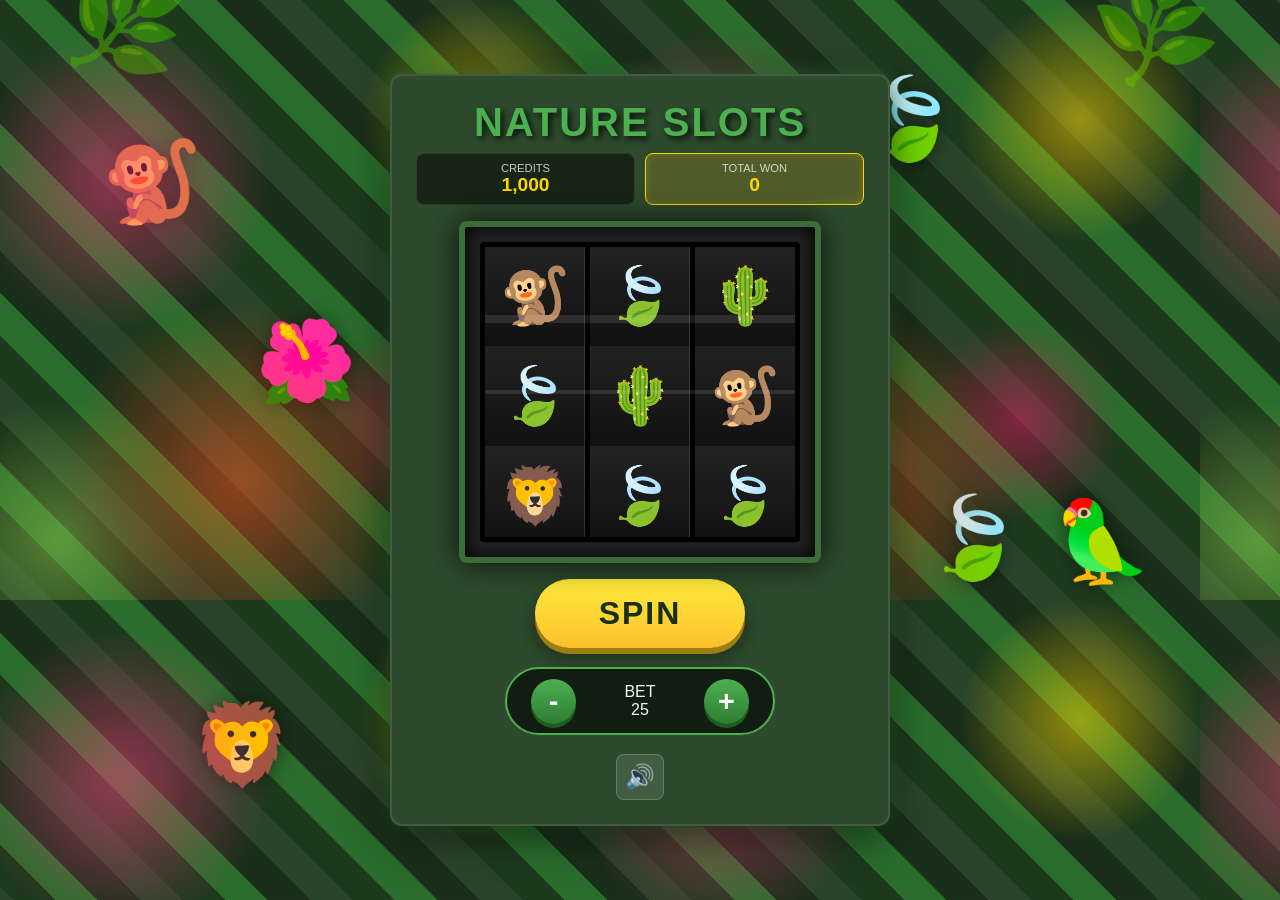
==== code-runs/sofia-candidate/index.html @ 2be97d71 "files created by gemini cli" ====
<!DOCTYPE html>
<html lang="en">
<head>
    <meta charset="UTF-8">
    <meta name="viewport" content="width=device-width, initial-scale=1.0">
    <title>Nature Slots - Wild Adventure</title>
    <link rel="stylesheet" href="css/styles.css">
    <link rel="icon" href="data:image/svg+xml,<svg xmlns=%22http://www.w3.org/2000/svg%22 viewBox=%220 0 100 100%22><text y=%22.9em%22 font-size=%2290%22>🦁</text></svg>">
</head>
<body>
    <div class="bg-decorations" aria-hidden="true">
        <div class="vine vine-left">🌿</div>
        <div class="vine vine-right">🌿</div>
        <div class="animal decor-monkey">🐒</div>
        <div class="animal decor-parrot">🦜</div>
        <div class="animal decor-lion">🦁</div>
        <div class="animal decor-flower">🌺</div>
        <div class="animal decor-leaf-1">🍃</div>
        <div class="animal decor-leaf-2">🍃</div>
    </div>
    <main class="game-container">
        <header>
            <h1>NATURE SLOTS</h1>
            <div class="stats">
                <div class="stat-box">
                    <span>CREDITS</span>
                    <span id="balance-display" aria-live="polite">1,000</span>
                </div>
                <div class="stat-box golden">
                    <span>TOTAL WON</span>
                    <span id="total-won-display">0</span>
                </div>
            </div>
        </header>

        <section class="slot-machine" aria-label="Slot Machine Reels">
            <!-- Reels remain same -->
            <div class="reel-container" id="reels">
                <div class="reel" data-index="0">
                    <div class="reel-symbols"></div>
                </div>
                <div class="reel" data-index="1">
                    <div class="reel-symbols"></div>
                </div>
                <div class="reel" data-index="2">
                    <div class="reel-symbols"></div>
                </div>
            </div>
            <div class="paylines-overlay">
                <div class="payline center" id="payline-center"></div>
                <div class="payline top" id="payline-top"></div>
                <div class="payline bottom" id="payline-bottom"></div>
            </div>
        </section>

        <section class="controls">
            <button id="spin-button" class="btn-spin" aria-label="Spin Reels">SPIN</button>

            <div class="bet-controls">
                <button id="bet-decrease" aria-label="Decrease Bet" class="btn-control">-</button>
                <div class="bet-display">
                    <span>BET</span>
                    <span id="current-bet-display">25</span>
                </div>
                <button id="bet-increase" aria-label="Increase Bet" class="btn-control">+</button>
            </div>
            
            <div class="extra-controls">
                <button id="mute-toggle" aria-label="Toggle Mute" class="btn-icon">🔊</button>
            </div>
        </section>

        <div id="win-overlay" class="win-overlay hidden">
            <div class="win-content">
                <h2 id="win-message">WIN!</h2>
                <div id="win-amount">0</div>
            </div>
        </div>

        <div id="error-message" class="error-toast hidden" role="alert"></div>
    </main>

    <script type="module" src="js/main.js"></script>
</body>
</html>
---- code-runs/sofia-candidate/css/styles.css ----
:root {
    /* Colors - Nature Palette */
    --color-bg: #1a2f1a;
    --color-panel: #2d4a2d;
    --color-text: #f0f8f0;
    --color-accent: #ffd700;
    --color-reel: #111;
    --color-win: #ff4500;
    --color-leaf: #4caf50;
    --color-shadow: rgba(0, 0, 0, 0.5);

    /* Typography */
    --font-main: 'Segoe UI', Roboto, Helvetica, Arial, sans-serif;
    
    /* Layout */
    --reel-width: 100px;
    --reel-height: 300px; /* 3 symbols * 100px */
    --symbol-size: 100px;
    --border-radius: 12px;
}

* {
    box-sizing: border-box;
    margin: 0;
    padding: 0;
}

body {
    background-color: var(--color-bg);
    color: var(--color-text);
    font-family: var(--font-main);
    display: flex;
    justify-content: center;
    align-items: center;
    min-height: 100vh;
    overflow-y: auto;
    padding: 10px;
    /* Chaotic jungle pulse */
    animation: jungle-flash 4s infinite;
}

/* Striped/Wavy Green Background */
body::before {
    content: '';
    position: fixed;
    top: -50%;
    left: -50%;
    width: 200%;
    height: 200%;
    background: repeating-linear-gradient(
        45deg,
        #1a2f1a,
        #1a2f1a 30px,
        #2d4a2d 30px,
        #2d4a2d 60px,
        #1e3d1e 60px,
        #1e3d1e 90px,
        #2e7d32 90px,
        #2e7d32 120px
    );
    z-index: -2;
    animation: bg-slide 30s linear infinite;
    opacity: 0.8;
}

/* Colorful Flower Spots (Bokeh) */
body::after {
    content: '';
    position: fixed;
    top: 0;
    left: 0;
    width: 100%;
    height: 100%;
    background-image: 
        radial-gradient(circle at 20% 30%, #ff4081 4px, transparent 150px),
        radial-gradient(circle at 80% 20%, #ffd700 3px, transparent 120px),
        radial-gradient(circle at 40% 80%, #ff5722 5px, transparent 180px),
        radial-gradient(circle at 70% 70%, #e91e63 2px, transparent 100px),
        radial-gradient(circle at 10% 90%, #8bc34a 4px, transparent 140px);
    background-size: 600px 600px;
    z-index: -1;
    opacity: 0.5;
    animation: flower-shimmer 10s ease-in-out infinite alternate;
}

@keyframes bg-slide {
    from { transform: rotate(0deg) translate(0, 0); }
    to { transform: rotate(5deg) translate(-100px, -100px); }
}

@keyframes flower-shimmer {
    0% { opacity: 0.3; transform: scale(1); }
    100% { opacity: 0.7; transform: scale(1.1); }
}

.game-container {
    background: var(--color-panel);
    padding: 1.5rem;
    border-radius: var(--border-radius);
    box-shadow: 0 10px 40px rgba(0,0,0,0.6), 0 0 20px rgba(76, 175, 80, 0.4);
    text-align: center;
    width: 100%;
    max-width: 500px;
    position: relative;
    z-index: 10;
    backdrop-filter: blur(5px);
    border: 2px solid rgba(255,255,255,0.1);
}

header h1 {
    font-size: clamp(1.5rem, 5vw, 2.5rem);
    margin-bottom: 0.5rem;
    letter-spacing: 2px;
    color: var(--color-leaf);
    text-shadow: 3px 3px 6px rgba(0,0,0,0.8);
}

.stats {
    display: flex;
    gap: 10px;
    justify-content: center;
    margin-bottom: 1rem;
}

.stat-box {
    display: flex;
    flex-direction: column;
    padding: 0.5rem;
    background: rgba(0,0,0,0.5);
    border-radius: 8px;
    flex: 1;
    border: 1px solid rgba(255,255,255,0.1);
}

.stat-box.golden {
    border: 1px solid var(--color-accent);
    background: rgba(218, 165, 32, 0.2);
    box-shadow: inset 0 0 10px rgba(255, 215, 0, 0.2);
}

.stat-box span:first-child {
    font-size: 0.7rem;
    opacity: 0.8;
}

.stat-box span:last-child {
    font-size: 1.2rem;
    font-weight: bold;
    color: var(--color-accent);
}

.slot-machine {
    position: relative;
    margin: 1rem auto;
    background: #222;
    padding: 15px;
    border-radius: 8px;
    border: 6px solid #3d6b3d;
    width: fit-content;
    box-shadow: 0 0 30px rgba(0,0,0,0.8), inset 0 0 20px #000;
}

.reel-container {
    display: grid;
    grid-template-columns: repeat(3, 1fr);
    gap: 5px;
    height: var(--reel-height);
    background: #000;
    padding: 5px;
    border-radius: 4px;
    overflow: hidden;
}

.reel {
    width: var(--reel-width);
    height: 100%;
    background: #1a1a1a;
    position: relative;
    overflow: hidden;
    border-right: 1px solid #333;
}

.reel:last-child { border-right: none; }

.symbol {
    width: var(--reel-width);
    height: var(--symbol-size);
    display: flex;
    justify-content: center;
    align-items: center;
    font-size: 3.5rem;
    user-select: none;
    border-bottom: 1px solid #222;
    background: linear-gradient(180deg, #222 0%, #111 100%);
}

.paylines-overlay {
    position: absolute;
    top: 20px;
    left: 20px;
    width: calc(100% - 40px);
    height: calc(100% - 40px);
    pointer-events: none;
}

.payline {
    position: absolute;
    left: 0;
    width: 100%;
    height: 4px;
    background: rgba(255, 255, 255, 0.1);
    z-index: 5;
    transition: background 0.3s, box-shadow 0.3s;
}

.payline.center { top: 50%; transform: translateY(-50%); }
.payline.top { top: 25%; }
.payline.bottom { bottom: 75%; }

.payline.active {
    background: var(--color-accent);
    box-shadow: 0 0 20px var(--color-accent);
    z-index: 10;
}

/* Controls */
.controls {
    display: flex;
    flex-direction: column;
    gap: 1.2rem;
    align-items: center;
    margin-top: 1rem;
}

.btn-spin {
    background: linear-gradient(180deg, #ffeb3b 0%, #fbc02d 100%);
    color: #1a2f1a;
    border: none;
    padding: 1rem 4rem;
    font-size: 2rem;
    font-weight: 900;
    border-radius: 50px;
    cursor: pointer;
    box-shadow: 0 6px 0 #9c7d10, 0 10px 20px rgba(0,0,0,0.4);
    transition: all 0.1s ease;
    text-transform: uppercase;
    letter-spacing: 2px;
    animation: pulse 2s infinite;
}

.btn-spin:hover {
    background: linear-gradient(180deg, #fff176 0%, #fdd835 100%);
    transform: translateY(-2px);
    box-shadow: 0 8px 0 #9c7d10, 0 12px 25px rgba(0,0,0,0.5);
}

.btn-spin:active {
    transform: translateY(4px);
    box-shadow: 0 2px 0 #9c7d10, 0 5px 10px rgba(0,0,0,0.4);
}

.btn-spin:disabled {
    background: #555;
    color: #888;
    box-shadow: none;
    cursor: not-allowed;
    animation: none;
    transform: none;
}

@keyframes pulse {
    0% { box-shadow: 0 6px 0 #9c7d10, 0 0 0 0px rgba(255, 235, 59, 0.4); }
    70% { box-shadow: 0 6px 0 #9c7d10, 0 0 0 15px rgba(255, 235, 59, 0); }
    100% { box-shadow: 0 6px 0 #9c7d10, 0 0 0 0px rgba(255, 235, 59, 0); }
}

.bet-controls {
    display: flex;
    align-items: center;
    gap: 1.5rem;
    background: rgba(0,0,0,0.6);
    padding: 0.6rem 1.5rem;
    border-radius: 40px;
    border: 2px solid var(--color-leaf);
}

.btn-control {
    background: linear-gradient(180deg, var(--color-leaf) 0%, #2e7d32 100%);
    border: none;
    color: white;
    width: 45px;
    height: 45px;
    border-radius: 50%;
    font-size: 1.8rem;
    font-weight: bold;
    cursor: pointer;
    display: flex;
    justify-content: center;
    align-items: center;
    box-shadow: 0 4px 0 #1b5e20;
    transition: all 0.1s;
}

.btn-control:hover { filter: brightness(1.2); }
.btn-control:active { transform: translateY(2px); box-shadow: 0 2px 0 #1b5e20; }

.bet-display {
    display: flex;
    flex-direction: column;
    min-width: 80px;
}

.btn-icon {
    background: rgba(255,255,255,0.1);
    border: 1px solid rgba(255,255,255,0.2);
    font-size: 1.5rem;
    padding: 0.5rem;
    border-radius: 8px;
    cursor: pointer;
    transition: background 0.2s;
}

.btn-icon:hover { background: rgba(255,255,255,0.2); }

/* Overlays */
.hidden { display: none; }

.win-overlay {
    position: fixed;
    top: 50%;
    left: 50%;
    transform: translate(-50%, -50%);
    background: rgba(0,0,0,0.95);
    padding: 2.5rem;
    border-radius: 24px;
    border: 4px solid var(--color-accent);
    z-index: 100;
    box-shadow: 0 0 60px var(--color-accent);
    text-align: center;
}

.win-content h2 { color: var(--color-accent); font-size: 4rem; text-shadow: 0 0 10px rgba(255,215,0,0.5); }
.win-amount { font-size: 3rem; color: white; font-weight: bold; }

.error-toast {
    position: fixed;
    bottom: 2rem;
    left: 50%;
    transform: translateX(-50%);
    background: #f44336;
    color: white;
    padding: 1rem 2rem;
    border-radius: 50px;
    z-index: 1000;
    box-shadow: 0 4px 20px rgba(0,0,0,0.6);
    font-weight: bold;
}

/* Background Decorations */
.bg-decorations {
    position: fixed;
    top: 0;
    left: 0;
    width: 100%;
    height: 100%;
    pointer-events: none;
    z-index: -1;
    overflow: hidden;
    filter: saturate(1.8);
}

.vine {
    position: absolute;
    font-size: 6rem;
    top: -30px;
    opacity: 0.6;
}

.vine-left { left: 5%; transform: rotate(15deg); }
.vine-right { right: 5%; transform: rotate(-15deg); }

.animal {
    position: absolute;
    font-size: 5rem;
    animation: chaotic-float 6s infinite ease-in-out;
    filter: drop-shadow(0 0 10px rgba(0,0,0,0.5));
}

.decor-monkey { top: 15%; left: 8%; animation-duration: 5s; }
.decor-parrot { top: 55%; right: 10%; animation-duration: 7s; }
.decor-lion { bottom: 12%; left: 15%; animation-duration: 8s; }
.decor-flower { top: 35%; left: 20%; animation-duration: 4s; }
.decor-leaf-1 { bottom: 35%; right: 20%; animation-duration: 6s; }
.decor-leaf-2 { top: 8%; right: 25%; animation-duration: 9s; }

@keyframes chaotic-float {
    0% { transform: translate(0, 0) rotate(0deg) scale(1); }
    33% { transform: translate(50px, -70px) rotate(120deg) scale(1.3); }
    66% { transform: translate(-60px, 30px) rotate(240deg) scale(0.7); }
    100% { transform: translate(0, 0) rotate(360deg) scale(1); }
}

@keyframes jungle-flash {
    0%, 100% { background-color: var(--color-bg); }
    50% { background-color: #244d24; }
}
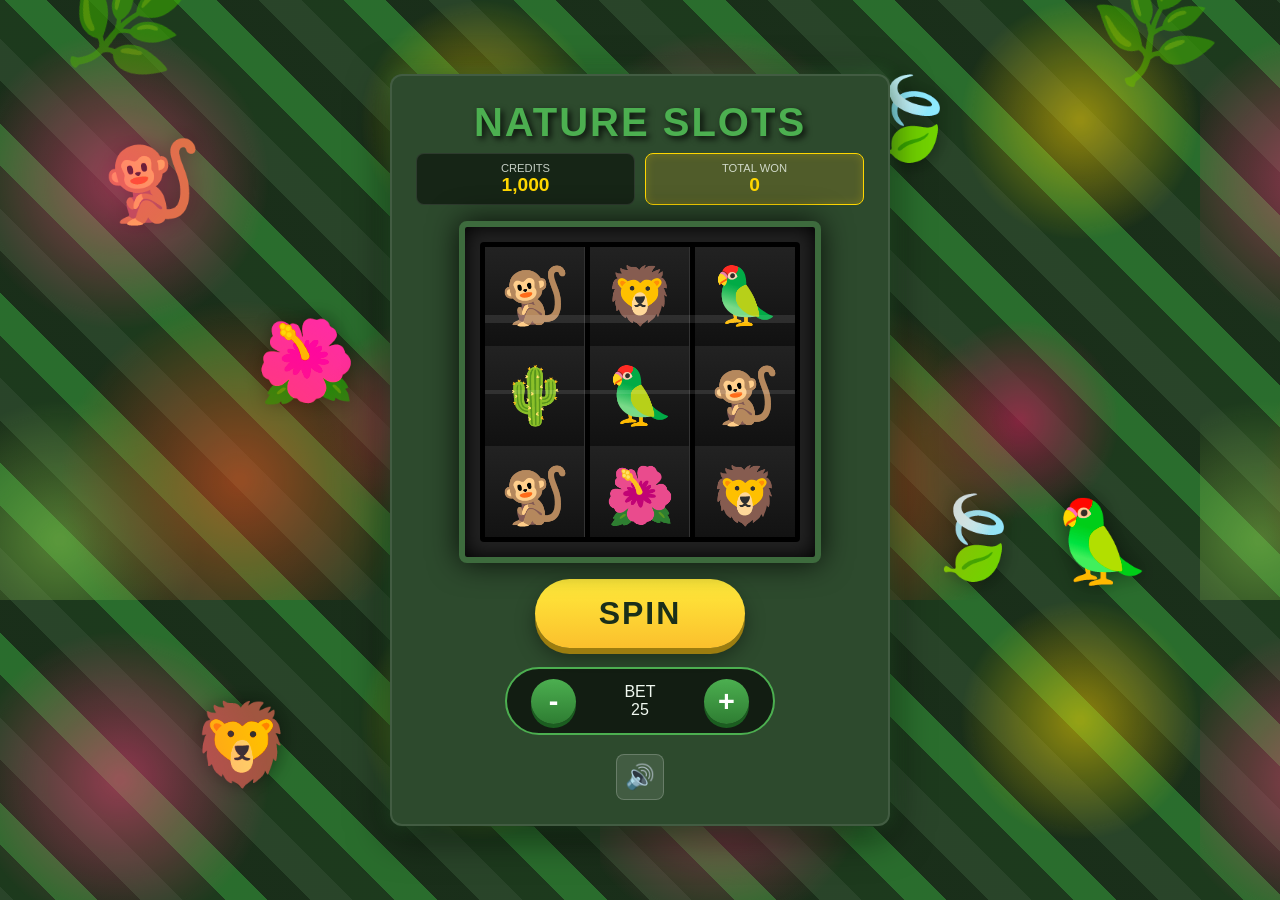
==== commit bb2e23fc: "updated ai runs" ====
--- a/code-runs/sofia-candidate/index.html
+++ b/code-runs/sofia-candidate/index.html
@@ -70,8 +70,19 @@
             </div>
         </section>
 
+        <div id="small-win-overlay" class="small-win-overlay hidden">
+            <div class="small-win-content">
+                <div class="win-bird">🦜</div>
+                <h3>Nice!</h3>
+                <div id="small-win-amount">0</div>
+            </div>
+        </div>
+
+        <div id="rain-container" class="rain-container"></div>
+
         <div id="win-overlay" class="win-overlay hidden">
             <div class="win-content">
+                <div class="win-lion">🦁</div>
                 <h2 id="win-message">WIN!</h2>
                 <div id="win-amount">0</div>
             </div>
--- a/code-runs/sofia-candidate/css/styles.css
+++ b/code-runs/sofia-candidate/css/styles.css
@@ -325,6 +325,53 @@
 /* Overlays */
 .hidden { display: none; }
 
+.small-win-overlay {
+    position: fixed;
+    top: 20%;
+    left: 50%;
+    transform: translate(-50%, -50%);
+    background: rgba(255, 255, 255, 0.9);
+    color: #333;
+    padding: 1rem 2rem;
+    border-radius: 20px;
+    border: 4px solid var(--color-leaf);
+    z-index: 150;
+    box-shadow: 0 10px 30px rgba(0,0,0,0.5);
+    text-align: center;
+}
+
+.win-bird {
+    font-size: 4rem;
+    animation: bird-tweet 0.5s ease-in-out infinite alternate;
+}
+
+@keyframes bird-tweet {
+    from { transform: translateY(0) rotate(-10deg); }
+    to { transform: translateY(-10px) rotate(10deg); }
+}
+
+.rain-container {
+    position: fixed;
+    top: 0;
+    left: 0;
+    width: 100%;
+    height: 100%;
+    pointer-events: none;
+    z-index: 200;
+    overflow: hidden;
+}
+
+.falling-item {
+    position: absolute;
+    top: -50px;
+    font-size: 2rem;
+    animation: fall linear forwards;
+}
+
+@keyframes fall {
+    to { transform: translateY(110vh) rotate(360deg); }
+}
+
 .win-overlay {
     position: fixed;
     top: 50%;
@@ -342,6 +389,18 @@
 .win-content h2 { color: var(--color-accent); font-size: 4rem; text-shadow: 0 0 10px rgba(255,215,0,0.5); }
 .win-amount { font-size: 3rem; color: white; font-weight: bold; }
 
+.win-lion {
+    font-size: 10rem;
+    animation: lion-roar 1s ease-in-out infinite alternate;
+    margin-bottom: 1rem;
+    filter: drop-shadow(0 0 20px var(--color-accent));
+}
+
+@keyframes lion-roar {
+    from { transform: scale(1) rotate(-5deg); }
+    to { transform: scale(1.3) rotate(5deg); }
+}
+
 .error-toast {
     position: fixed;
     bottom: 2rem;
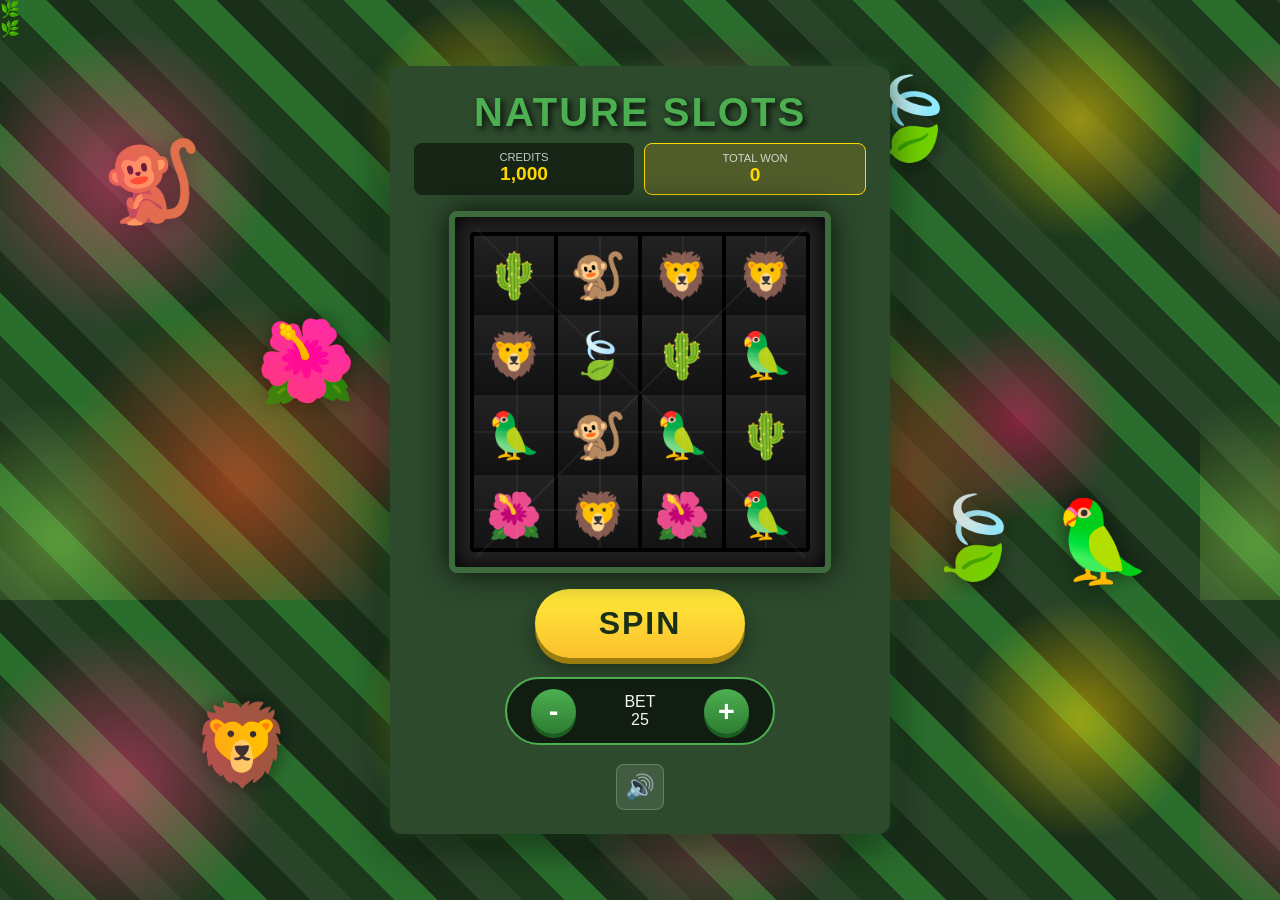
==== commit 8badfba3: "updated ai runs" ====
--- a/code-runs/sofia-candidate/index.html
+++ b/code-runs/sofia-candidate/index.html
@@ -34,7 +34,7 @@
         </header>
 
         <section class="slot-machine" aria-label="Slot Machine Reels">
-            <!-- Reels remain same -->
+            <!-- 4x4 Reels -->
             <div class="reel-container" id="reels">
                 <div class="reel" data-index="0">
                     <div class="reel-symbols"></div>
@@ -45,11 +45,21 @@
                 <div class="reel" data-index="2">
                     <div class="reel-symbols"></div>
                 </div>
+                <div class="reel" data-index="3">
+                    <div class="reel-symbols"></div>
+                </div>
             </div>
             <div class="paylines-overlay">
-                <div class="payline center" id="payline-center"></div>
-                <div class="payline top" id="payline-top"></div>
-                <div class="payline bottom" id="payline-bottom"></div>
+                <div class="payline row-0" id="payline-row-0"></div>
+                <div class="payline row-1" id="payline-row-1"></div>
+                <div class="payline row-2" id="payline-row-2"></div>
+                <div class="payline row-3" id="payline-row-3"></div>
+                <div class="payline col-0" id="payline-col-0"></div>
+                <div class="payline col-1" id="payline-col-1"></div>
+                <div class="payline col-2" id="payline-col-2"></div>
+                <div class="payline col-3" id="payline-col-3"></div>
+                <div class="payline diag-1" id="payline-diag-1"></div>
+                <div class="payline diag-2" id="payline-diag-2"></div>
             </div>
         </section>
 
--- a/code-runs/sofia-candidate/css/styles.css
+++ b/code-runs/sofia-candidate/css/styles.css
@@ -12,10 +12,10 @@
     /* Typography */
     --font-main: 'Segoe UI', Roboto, Helvetica, Arial, sans-serif;
     
-    /* Layout */
-    --reel-width: 100px;
-    --reel-height: 300px; /* 3 symbols * 100px */
-    --symbol-size: 100px;
+    /* Layout - Adjusted for 4x4 */
+    --reel-width: 80px;
+    --reel-height: 320px; /* 4 symbols * 80px */
+    --symbol-size: 80px;
     --border-radius: 12px;
 }
 
@@ -35,7 +35,6 @@
     min-height: 100vh;
     overflow-y: auto;
     padding: 10px;
-    /* Chaotic jungle pulse */
     animation: jungle-flash 4s infinite;
 }
 
@@ -103,8 +102,6 @@
     max-width: 500px;
     position: relative;
     z-index: 10;
-    backdrop-filter: blur(5px);
-    border: 2px solid rgba(255,255,255,0.1);
 }
 
 header h1 {
@@ -129,13 +126,11 @@
     background: rgba(0,0,0,0.5);
     border-radius: 8px;
     flex: 1;
-    border: 1px solid rgba(255,255,255,0.1);
 }
 
 .stat-box.golden {
     border: 1px solid var(--color-accent);
     background: rgba(218, 165, 32, 0.2);
-    box-shadow: inset 0 0 10px rgba(255, 215, 0, 0.2);
 }
 
 .stat-box span:first-child {
@@ -162,11 +157,11 @@
 
 .reel-container {
     display: grid;
-    grid-template-columns: repeat(3, 1fr);
-    gap: 5px;
+    grid-template-columns: repeat(4, 1fr);
+    gap: 4px;
     height: var(--reel-height);
     background: #000;
-    padding: 5px;
+    padding: 4px;
     border-radius: 4px;
     overflow: hidden;
 }
@@ -177,10 +172,7 @@
     background: #1a1a1a;
     position: relative;
     overflow: hidden;
-    border-right: 1px solid #333;
-}
-
-.reel:last-child { border-right: none; }
+}
 
 .symbol {
     width: var(--reel-width);
@@ -188,34 +180,60 @@
     display: flex;
     justify-content: center;
     align-items: center;
-    font-size: 3.5rem;
+    font-size: 2.8rem;
     user-select: none;
     border-bottom: 1px solid #222;
     background: linear-gradient(180deg, #222 0%, #111 100%);
 }
 
+.reel-symbols {
+    position: absolute;
+    top: 0;
+    left: 0;
+    width: 100%;
+    display: flex;
+    flex-direction: column;
+}
+
 .paylines-overlay {
     position: absolute;
-    top: 20px;
-    left: 20px;
-    width: calc(100% - 40px);
-    height: calc(100% - 40px);
+    top: 19px;
+    left: 19px;
+    width: calc(100% - 38px);
+    height: calc(100% - 38px);
     pointer-events: none;
 }
 
 .payline {
     position: absolute;
-    left: 0;
-    width: 100%;
-    height: 4px;
-    background: rgba(255, 255, 255, 0.1);
+    background: rgba(255, 255, 255, 0.05);
     z-index: 5;
-    transition: background 0.3s, box-shadow 0.3s;
-}
-
-.payline.center { top: 50%; transform: translateY(-50%); }
-.payline.top { top: 25%; }
-.payline.bottom { bottom: 75%; }
+    transition: all 0.3s;
+}
+
+/* Horizontal Rows */
+.payline[class*="row-"] { width: 100%; height: 2px; left: 0; }
+.payline.row-0 { top: 12.5%; }
+.payline.row-1 { top: 37.5%; }
+.payline.row-2 { top: 62.5%; }
+.payline.row-3 { top: 87.5%; }
+
+/* Vertical Columns */
+.payline[class*="col-"] { height: 100%; width: 2px; top: 0; }
+.payline.col-0 { left: 12.5%; }
+.payline.col-1 { left: 37.5%; }
+.payline.col-2 { left: 62.5%; }
+.payline.col-3 { left: 87.5%; }
+
+/* Diagonals */
+.payline.diag-1 {
+    width: 140%; height: 2px; top: 50%; left: -20%;
+    transform: rotate(45deg);
+}
+.payline.diag-2 {
+    width: 140%; height: 2px; top: 50%; left: -20%;
+    transform: rotate(-45deg);
+}
 
 .payline.active {
     background: var(--color-accent);
@@ -428,16 +446,6 @@
     filter: saturate(1.8);
 }
 
-.vine {
-    position: absolute;
-    font-size: 6rem;
-    top: -30px;
-    opacity: 0.6;
-}
-
-.vine-left { left: 5%; transform: rotate(15deg); }
-.vine-right { right: 5%; transform: rotate(-15deg); }
-
 .animal {
     position: absolute;
     font-size: 5rem;
